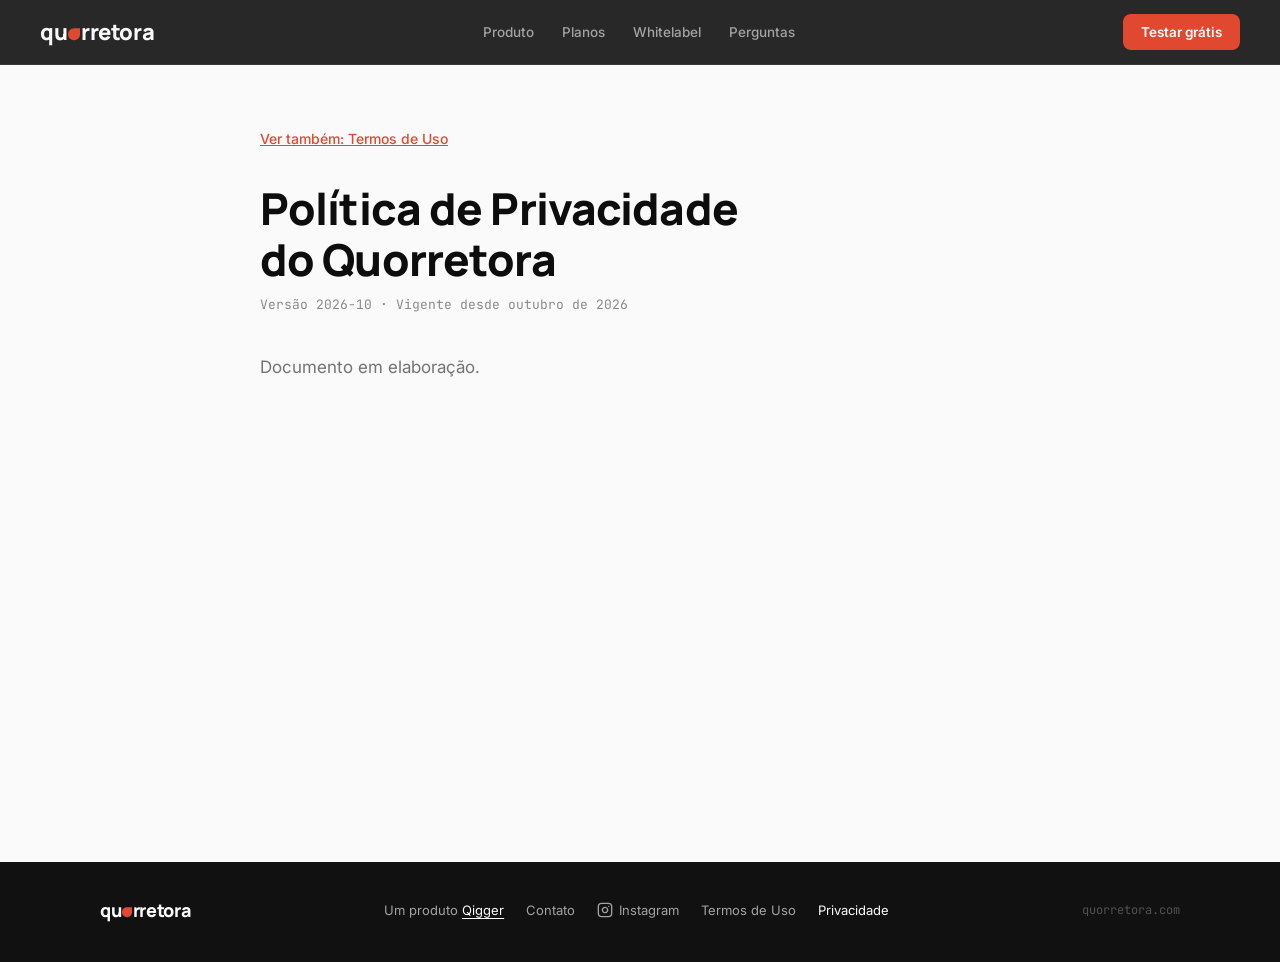
==== politica-de-privacidade.html @ ed211704 "Adicionar páginas de Termos de Uso e Política de Privacidade Estrutura das páginas linkadas pelo rod" ====
<!DOCTYPE html>
<html lang="pt-BR">
<head>
<meta charset="utf-8">
<meta name="viewport" content="width=device-width, initial-scale=1">
<title>Política de Privacidade · Quorretora</title>
<!-- Sem índice enquanto o documento estiver em elaboração. Remover ao publicar o texto final. -->
<meta name="robots" content="noindex">
<meta name="theme-color" content="#161616">
<link rel="canonical" href="https://quorretora.com/politica-de-privacidade.html">
<link rel="icon" type="image/svg+xml" href="favicon.svg">
<link rel="icon" type="image/png" sizes="48x48" href="assets/icons/favicon-48.png">
<link rel="apple-touch-icon" href="apple-touch-icon.png">
<link rel="preconnect" href="https://fonts.googleapis.com">
<link rel="preconnect" href="https://fonts.gstatic.com" crossorigin>
<link href="https://fonts.googleapis.com/css2?family=Manrope:wght@600;700;800&family=Inter:wght@400;500;600&family=JetBrains+Mono:wght@400;500&display=swap" rel="stylesheet">
<link rel="stylesheet" href="assets/css/site.css">
<link rel="stylesheet" href="assets/css/legal.css">
</head>
<body>
<header style="position:fixed;top:0;left:0;right:0;z-index:60;background:rgba(22,22,22,.92);backdrop-filter:blur(10px);border-bottom:1px solid rgba(255,255,255,.07)">
  <div style="max-width:1200px;margin:0 auto;padding:0 20px;height:64px;display:flex;align-items:center;justify-content:space-between;gap:16px">
    <a href="./" class="hv-light" style="display:flex;align-items:baseline;font-family:Manrope,sans-serif;font-weight:800;font-size:22px;letter-spacing:-0.02em">qu<span style="display:inline-block;width:.56em;height:.56em;background:#E0492F;border-radius:48% 0 48% 48%;margin:0 .04em;transform:translateY(.01em)"><span class="visually-hidden">o</span></span>rretora</a>
    <nav id="site-nav" style="display:flex;gap:28px;font-size:13.5px;font-weight:500">
      <a href="./#produto" class="hv-muted">Produto</a>
      <a href="./#precos" class="hv-muted">Planos</a>
      <a href="./#sua-marca" class="hv-muted">Whitelabel</a>
      <a href="./#faq" class="hv-muted">Perguntas</a>
    </nav>
    <a href="./#teste" class="btn-cta" style="font-size:13.5px;font-weight:600;padding:10px 18px;border-radius:8px;white-space:nowrap">Testar grátis</a>
  </div>
</header>
<main class="legal-main">
  <div class="legal-wrap">
    <a href="termos-de-uso.html" class="legal-crosslink">Ver também: Termos de Uso</a>
    <h1 class="legal-title">Política de Privacidade do Quorretora</h1>
    <p class="legal-version">Versão 2026-10 · Vigente desde outubro de 2026</p>
    <!-- Texto final: substituir o parágrafo abaixo por <div id="legal-body"> com h2 por seção (numeração automática). -->
    <p class="legal-empty">Documento em elaboração.</p>
  </div>
</main>
<footer style="background:#111111;color:#A3A3A3;padding:36px 24px 40px">
  <div style="max-width:1080px;margin:0 auto;display:flex;flex-wrap:wrap;align-items:center;justify-content:space-between;gap:18px">
    <div style="display:flex;align-items:baseline;font-family:Manrope,sans-serif;font-weight:800;font-size:18px;letter-spacing:-0.02em;color:#FAFAFA">qu<span style="display:inline-block;width:.56em;height:.56em;background:#E0492F;border-radius:48% 0 48% 48%;margin:0 .04em;transform:translateY(.01em)"><span class="visually-hidden">o</span></span>rretora</div>
    <div style="display:flex;flex-wrap:wrap;gap:22px;font-size:13px">
      <span>Um produto <a href="https://qigger.com" target="_blank" rel="noopener" class="link-brand">Qigger</a></span>
      <a href="https://wa.me/5511984414559?text=Ol%C3%A1!%20Quero%20saber%20mais%20sobre%20o%20Quorretora." target="_blank" rel="noopener" class="hv-muted">Contato</a>
      <a href="https://instagram.com/quorretora" target="_blank" rel="noopener" class="hv-muted" style="display:flex;align-items:center;gap:6px"><svg width="16" height="16" viewBox="0 0 24 24" fill="none" stroke="currentColor" stroke-width="2" stroke-linecap="round" stroke-linejoin="round" aria-hidden="true"><rect width="20" height="20" x="2" y="2" rx="5" ry="5"></rect><path d="M16 11.37A4 4 0 1 1 12.63 8 4 4 0 0 1 16 11.37z"></path><line x1="17.5" x2="17.51" y1="6.5" y2="6.5"></line></svg>Instagram</a>
      <a href="termos-de-uso.html" class="hv-muted">Termos de Uso</a>
      <a href="politica-de-privacidade.html" class="hv-light" aria-current="page">Privacidade</a>
    </div>
    <span style="font-family:'JetBrains Mono',monospace;font-size:12px;color:#525252">quorretora.com</span>
  </div>
</footer>
</body>
</html>
---- assets/css/site.css ----
/* Landing Quorretora (design "Site Quorretora v4"). Estilos de layout ficam inline no HTML, como no design;
   aqui ficam base, estados de hover/foco, estados animados controlados pelo JS e os breakpoints. */

/* ===== Base ===== */
html{scroll-behavior:smooth}
body{margin:0;background:#FAFAFA;color:#0D0D0D;font-family:Inter,system-ui,sans-serif;-webkit-font-smoothing:antialiased}
a{color:#0D0D0D;text-decoration:none}
a:hover{color:#E0492F}
details summary::-webkit-details-marker{display:none}
input,select,button{font-family:Inter,system-ui,sans-serif}
[hidden]{display:none!important}
.visually-hidden{position:absolute!important;width:1px;height:1px;padding:0;margin:-1px;overflow:hidden;clip:rect(0,0,0,0);white-space:nowrap;border:0}

@keyframes cellmorph{0%{border-radius:62% 0 30% 55%;transform:scale(.9)}22%{border-radius:34% 0 62% 38%}48%{border-radius:56% 0 38% 60%}74%{border-radius:40% 0 54% 42%}100%{border-radius:48% 0 48% 48%;transform:scale(1)}}
@keyframes spin{to{transform:rotate(360deg)}}
@keyframes ctaPulse{0%,100%{opacity:.10}50%{opacity:.16}}
@keyframes modMarquee{from{transform:translateX(0)}to{transform:translateX(-50%)}}

/* ===== Hover / foco (equivalentes aos style-hover do design) ===== */
.hv-light{color:#FAFAFA}
.hv-light:hover{color:#FAFAFA}
.hv-muted{color:#A3A3A3}
.hv-muted:hover{color:#FAFAFA}
.hv-gray{color:#8A8A8A}
.hv-gray:hover{color:#FAFAFA}
.hv-grow:hover,.hero-play:hover .hv-grow{transform:scale(1.06)}
.link-brand{color:#FAFAFA;text-decoration:underline;text-underline-offset:3px}
.link-brand:hover{color:#E0492F}
.link-solve{color:#8A8A8A}
.link-solve:hover{color:#111111}
.btn-cta-sm{background:#E0492F}
.btn-cta-sm:hover{background:#c93d26;transform:translateY(-1px)}
.btn-cta-sm:active{transform:translateY(0)}
.btn-cta-lg{background:#E0492F}
.btn-cta-lg:hover{background:#c93d26;transform:translateY(-2px)}
.btn-cta-lg:active{transform:translateY(0)}
.btn-cta{background:#E0492F;color:#fff}
.btn-cta:hover{background:#c93d26;color:#fff}
.btn-ghost{border:1px solid rgba(255,255,255,.4);background:transparent}
.btn-ghost:hover{border-color:#FAFAFA;background:rgba(255,255,255,.05)}
.card-lift{border:1px solid #E5E5E5}
.card-lift:hover{transform:translateY(-2px);border-color:#CFCFCF}
.field-dark{border:1px solid rgba(255,255,255,.18)}
.field-dark:focus{border-color:rgba(255,255,255,.5)}
.marquee-track{animation:modMarquee 40s linear infinite}
.marquee-track:hover{animation-play-state:paused}

/* ===== Hero ===== */
.hero-eyebrow{font-family:'JetBrains Mono',monospace;font-size:12.5px;line-height:1.6;letter-spacing:.06em;text-transform:uppercase;color:#A3A3A3;margin:0 0 22px;text-wrap:balance}
/* O medidor da frase mais longa é desenhado por CSS: fora do texto do HTML, o H1 lido por robôs não duplica a frase. */
#kin-sizer::before{content:attr(data-text)}
.kin-word{display:inline-block;color:#E0492F;transition:opacity .32s ease,transform .32s ease}
.kin-word.is-out{opacity:0;transform:translateY(12px)}
.hero-video{position:absolute;inset:0;width:100%;height:100%;object-fit:cover;display:block;background:transparent;opacity:0;transition:opacity .35s ease;z-index:1;cursor:pointer}
.hero-video.is-on{opacity:1}
.hero-play{position:absolute;left:0;right:0;top:0;height:300px;z-index:3;border:none;background:transparent;cursor:pointer;display:flex;align-items:center;justify-content:center;padding:0}

/* ===== A dor ===== */
.dor-num{font-family:'JetBrains Mono',monospace;font-size:12px;margin-bottom:16px;color:#A3A3A3;transition:color .4s ease}
.dor-num.is-hi{color:#E0492F}

/* ===== Módulos: tooltip no desktop, card expansível no celular ===== */
.mod-item{position:relative;min-width:0;min-height:96px;box-sizing:border-box;background:#161616;border:1px solid rgba(255,255,255,.08);border-radius:12px;transition:border-color .15s ease}
.mod-item:hover{border-color:rgba(255,255,255,.2)}
.mod-head{display:flex;align-items:center;gap:14px;min-height:94px;box-sizing:border-box;padding:0 18px}
.mod-title{flex:1;min-width:0;font-family:Manrope,sans-serif;font-weight:700;font-size:16px;line-height:1.3;color:#FAFAFA;margin:0}
.mod-desc{position:absolute;left:0;right:0;top:calc(100% + 8px);z-index:5;margin:0;background:#222222;border:1px solid rgba(255,255,255,.14);border-radius:10px;padding:12px 14px;font-size:13.5px;line-height:1.5;color:#D4D4D4;box-shadow:0 16px 40px rgba(0,0,0,.45);pointer-events:none;opacity:0;transform:translateY(-4px);transition:opacity .15s ease,transform .15s ease}
.mod-item:nth-child(n+7) .mod-desc{top:auto;bottom:calc(100% + 8px);transform:translateY(4px)}
.mod-item:hover .mod-desc{opacity:1;transform:translateY(0)}
.mod-dot{width:6px;height:6px;border-radius:999px;background:rgba(255,255,255,.22);transition:width .2s ease,background .2s ease}
.mod-dot.is-active{width:18px;background:#E0492F}

/* ===== Planos ===== */
.plan-card{background:#fff;border:1px solid #F0F0F0;border-radius:18px;padding:34px;display:flex;flex-direction:column;box-shadow:0 8px 30px rgba(0,0,0,.06);transition:box-shadow .8s ease,transform .15s ease,border-color .15s ease}
.plan-card:hover{transform:translateY(-2px);border-color:#DADADA}
.js [data-seen]:not(.is-seen) .plan-card{box-shadow:0 0 0 rgba(0,0,0,0)}

/* ===== Confiança e CTA final ===== */
.trust-ico{stroke-dasharray:120;stroke-dashoffset:0;transition:stroke-dashoffset .6s ease}
.js [data-seen]:not(.is-seen) .trust-ico{stroke-dashoffset:120}
.cta-glow{position:absolute;inset:0;pointer-events:none;background:radial-gradient(ellipse 70% 60% at 50% 100%, rgba(224,73,47,1), transparent 72%);opacity:.13;animation:ctaPulse 6s ease-in-out infinite;animation-play-state:paused}
.cta-glow.is-running{animation-play-state:running}

/* ===== Breakpoints do design ===== */
@media(max-width:1100px){#doc-stage{flex-direction:column!important;gap:20px!important}#doc-screen{margin-right:0!important;width:100%;box-sizing:border-box}}
@media(max-width:1020px){#dash-kpis{grid-template-columns:repeat(3,minmax(0,1fr))!important}}
@media(max-width:900px){#pv-doc-card{position:relative!important;right:auto!important;bottom:auto!important;margin:16px 0 0 auto;width:min(270px,100%)!important}}
/* minmax(0,1fr) e não 1fr: com 1fr, textos nowrap dos mocks alargam a página no celular. */
@media(max-width:880px){[data-zz]{grid-template-columns:minmax(0,1fr)!important;gap:32px!important}[data-zz]>*{order:0!important}#pv-fila{display:none!important}}
@media(max-width:860px){#marca-grid{grid-template-columns:1fr!important;gap:40px!important}}
@media(max-width:840px){#site-nav{display:none!important}#menu-btn{display:flex!important}}
@media(max-width:767px){
  #mod-grid{display:flex!important;align-items:flex-start;overflow-x:auto;scroll-snap-type:x mandatory;gap:12px!important;margin:0 -24px;padding:0 24px 4px;scroll-padding:0 24px;scrollbar-width:none;-webkit-overflow-scrolling:touch}
  #mod-grid::-webkit-scrollbar{display:none}
  #mod-grid>*{flex:0 0 78vw;scroll-snap-align:start}
  #mod-dots{display:flex!important}
  .mod-item{cursor:pointer}
  .mod-item .mod-desc,.mod-item:nth-child(n+7) .mod-desc{position:static;display:none;opacity:1;transform:none;background:none;border:0;box-shadow:none;border-radius:0;padding:0 18px 18px;font-size:14px;line-height:1.55;color:#A3A3A3;pointer-events:auto}
  .mod-item.is-open .mod-desc{display:block}
}
@media(max-width:720px){#dor-grid{grid-template-columns:1fr!important}}
@media(max-width:640px){
  #top{padding-top:76px!important}
  #hero-panel{margin:0 12px!important;padding:64px 16px 0!important;border-radius:22px!important}
  #hero-win-clip{height:200px!important;margin-top:56px!important}
  .hero-play{height:200px}
  #hero-ctas{flex-direction:column!important;width:100%}
  #hero-ctas>*{width:100%}
  #doc-phone{width:240px!important}
  #pv-grid{grid-template-columns:repeat(2,minmax(0,1fr))!important}
  #dash-kpis{grid-template-columns:repeat(2,minmax(0,1fr))!important}
  #dash-mock{padding:16px!important}
  #sua-marca{margin:0 12px!important;padding:80px 16px!important;border-radius:22px!important}
  #marca-app{width:auto!important;transform:none!important}
  #marca-fit{height:auto!important}
  #marca-app [data-mchart]{display:none!important}
  #marca-app [data-mkpis]{grid-template-columns:repeat(2,minmax(0,1fr))!important;margin-bottom:0!important}
  #marca-app [data-mside]{width:40px!important}
}
@container qfila (max-width:820px){[data-mh]{display:none!important}[data-hrow]{grid-template-columns:minmax(0,1.5fr) minmax(0,1fr) 208px!important}}
@container qfila (max-width:640px){#hero-tree{display:none!important}#hero-mock{grid-template-columns:1fr!important}}
@media(prefers-reduced-motion:reduce){html{scroll-behavior:auto}*,*::before,*::after{animation:none!important;transition:none!important}}
---- assets/css/legal.css ----
/* Páginas de Termos de Uso e Política de Privacidade (usa a base de site.css). */
.legal-main{background:#FAFAFA;padding:128px 20px 104px;min-height:70vh}
.legal-wrap{max-width:760px;margin:0 auto}
.legal-crosslink{display:inline-flex;font-size:14px;font-weight:500;color:#E0492F;text-decoration:underline;margin-bottom:36px}
.legal-crosslink:hover{color:#c93d26}
.legal-title{font-family:Manrope,sans-serif;font-weight:800;font-size:clamp(32px,5vw,44px);line-height:1.15;letter-spacing:-0.02em;margin:0 0 12px;text-wrap:balance}
.legal-version{font-family:'JetBrains Mono',monospace;font-size:13px;color:#8A8A8A;margin:0 0 40px}
.legal-empty{font-size:17px;line-height:1.7;color:#737373;margin:0}

#legal-body{font-size:17px;line-height:1.7;color:#262626;overflow-wrap:break-word;counter-reset:sec}
#legal-body h2{counter-increment:sec;font-family:Manrope,sans-serif;font-weight:700;font-size:24px;line-height:1.3;color:#0D0D0D;margin:48px 0 12px}
#legal-body h2::before{content:counter(sec) ". ";color:#E0492F}
#legal-body h3{font-family:Manrope,sans-serif;font-weight:700;font-size:19px;line-height:1.35;margin:32px 0 10px}
#legal-body p{margin:0 0 18px}
#legal-body ul,#legal-body ol{margin:0 0 18px;padding-left:22px}
#legal-body li{margin-bottom:6px}
#legal-body a{color:#E0492F;text-decoration:underline}
#legal-body a:hover{color:#c93d26}
#legal-body strong{color:#0D0D0D}
#legal-body table{display:block;overflow-x:auto;border-collapse:collapse;font-size:15px;margin:0 0 18px}
#legal-body th,#legal-body td{border:1px solid #E5E5E5;padding:8px 12px;text-align:left;vertical-align:top}

@media(max-width:760px){#site-nav{display:none!important}}
@media(max-width:600px){#legal-body{font-size:16px}#legal-body h2{font-size:21px;margin-top:40px}}
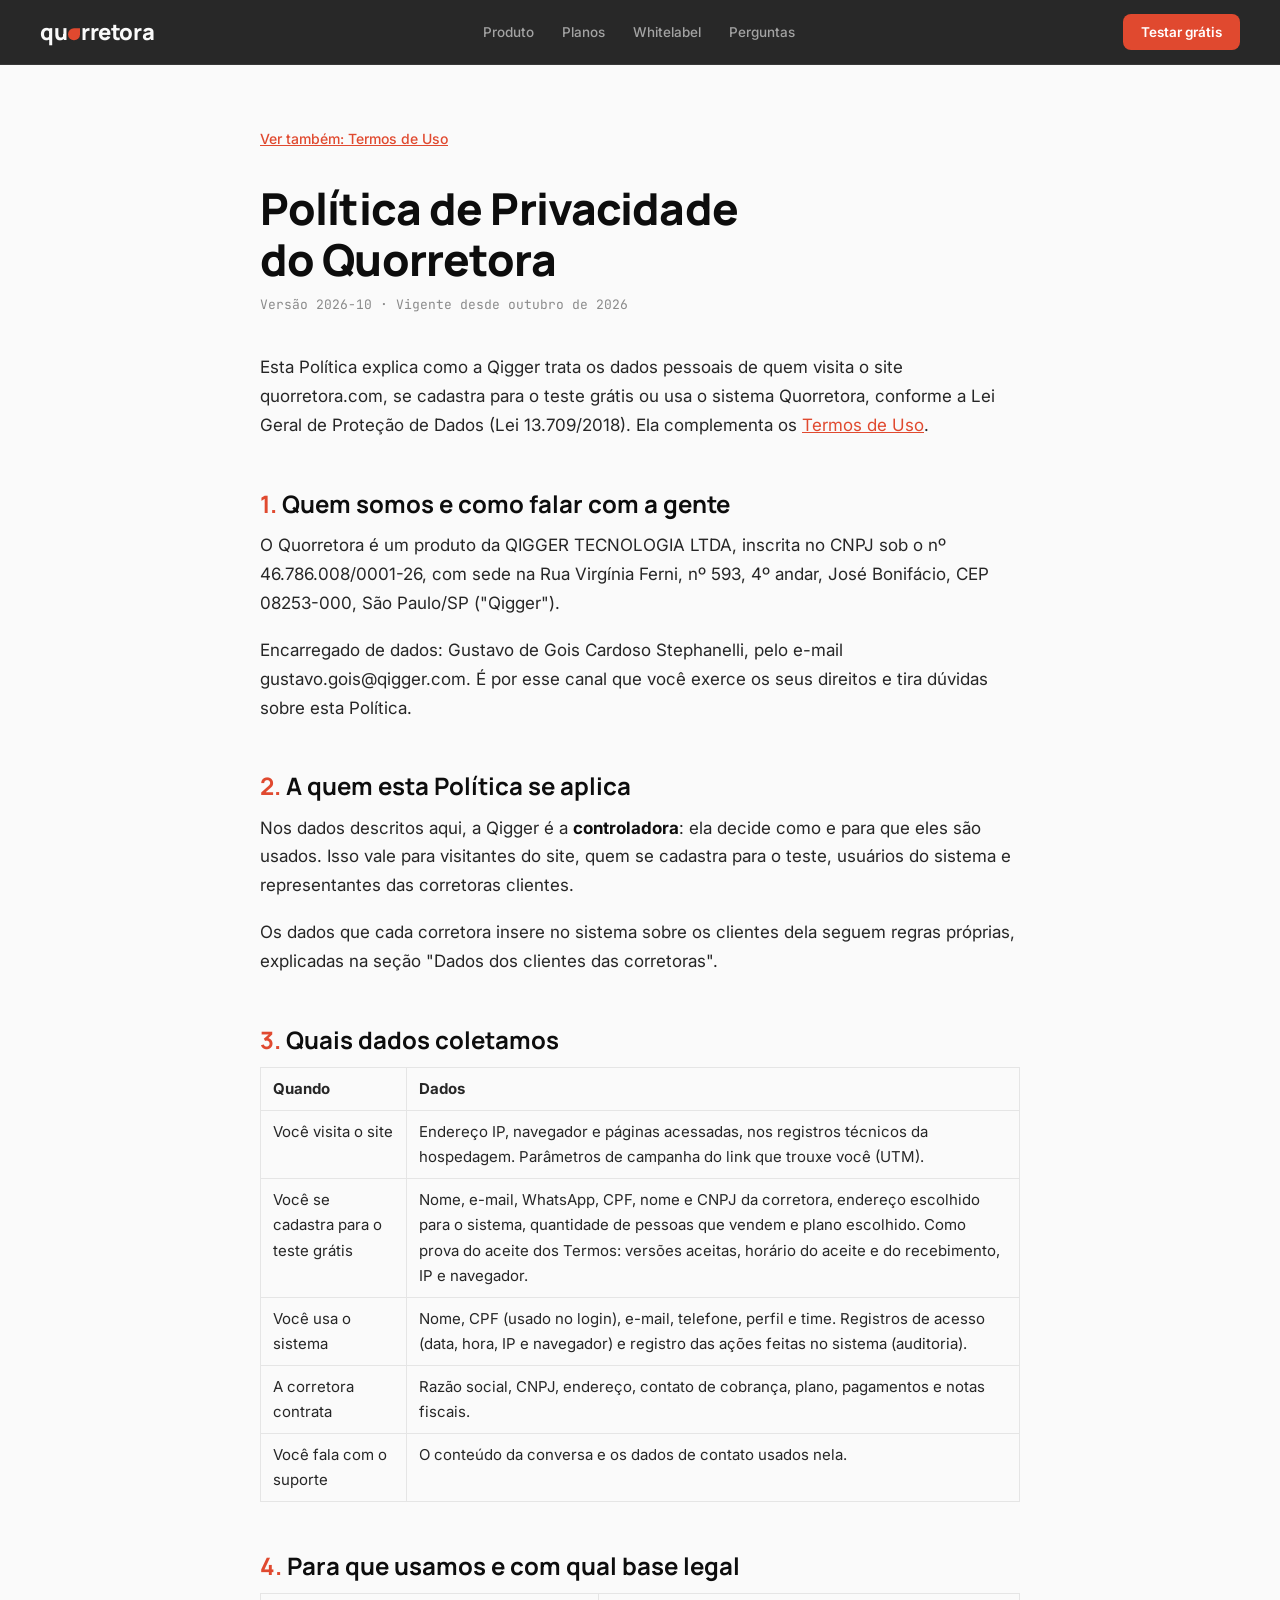
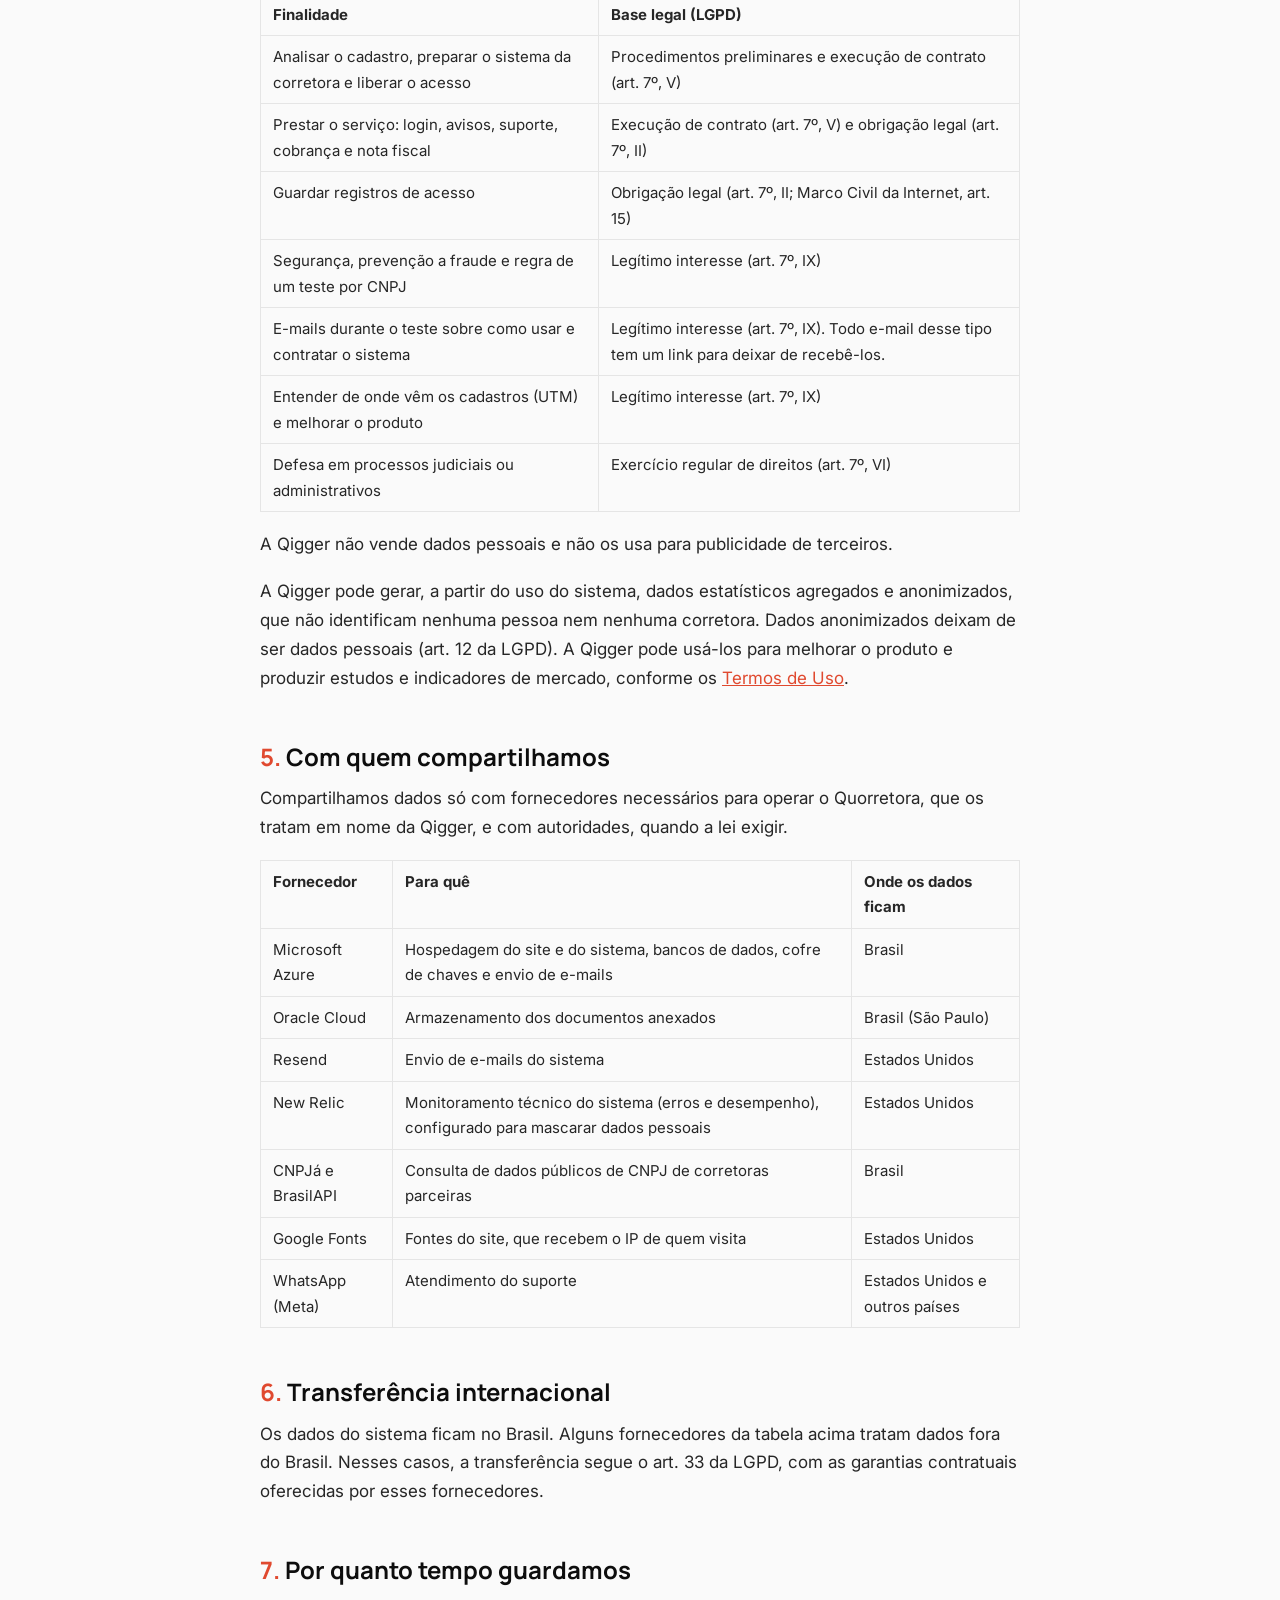
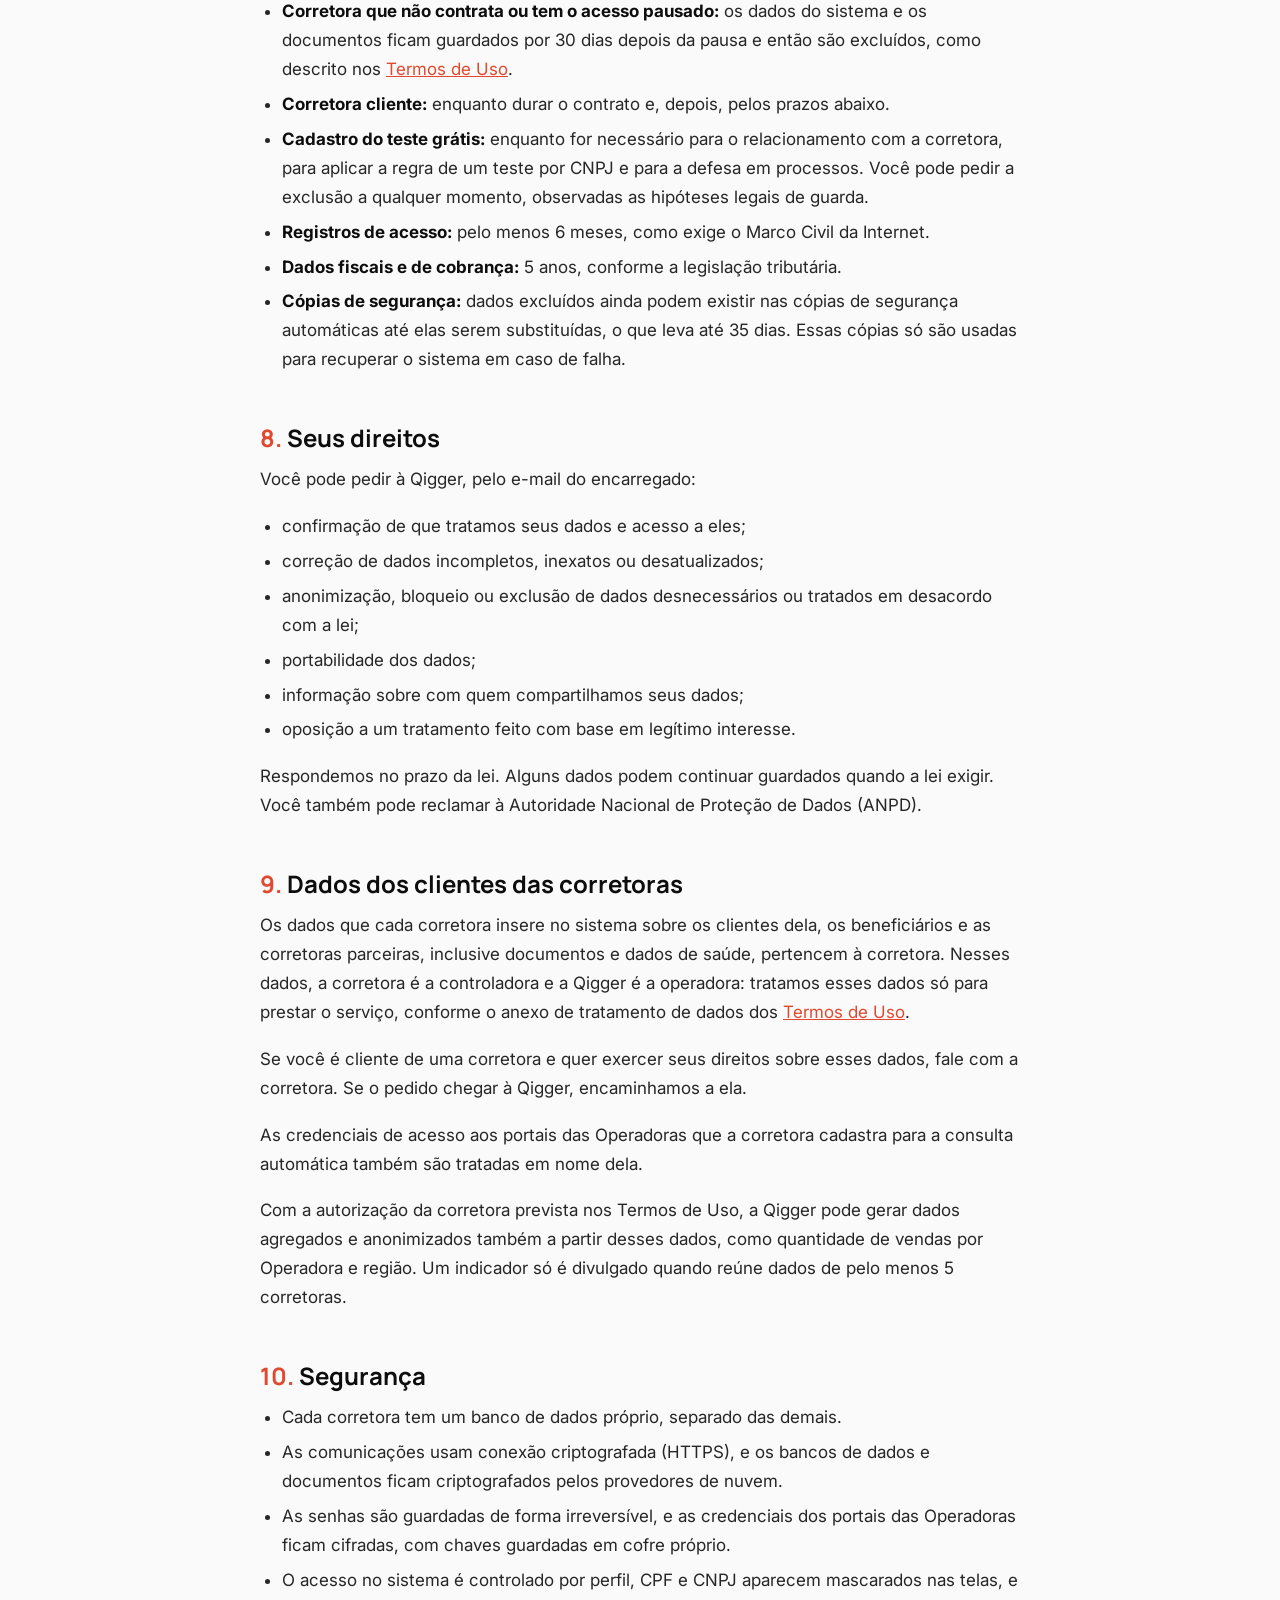
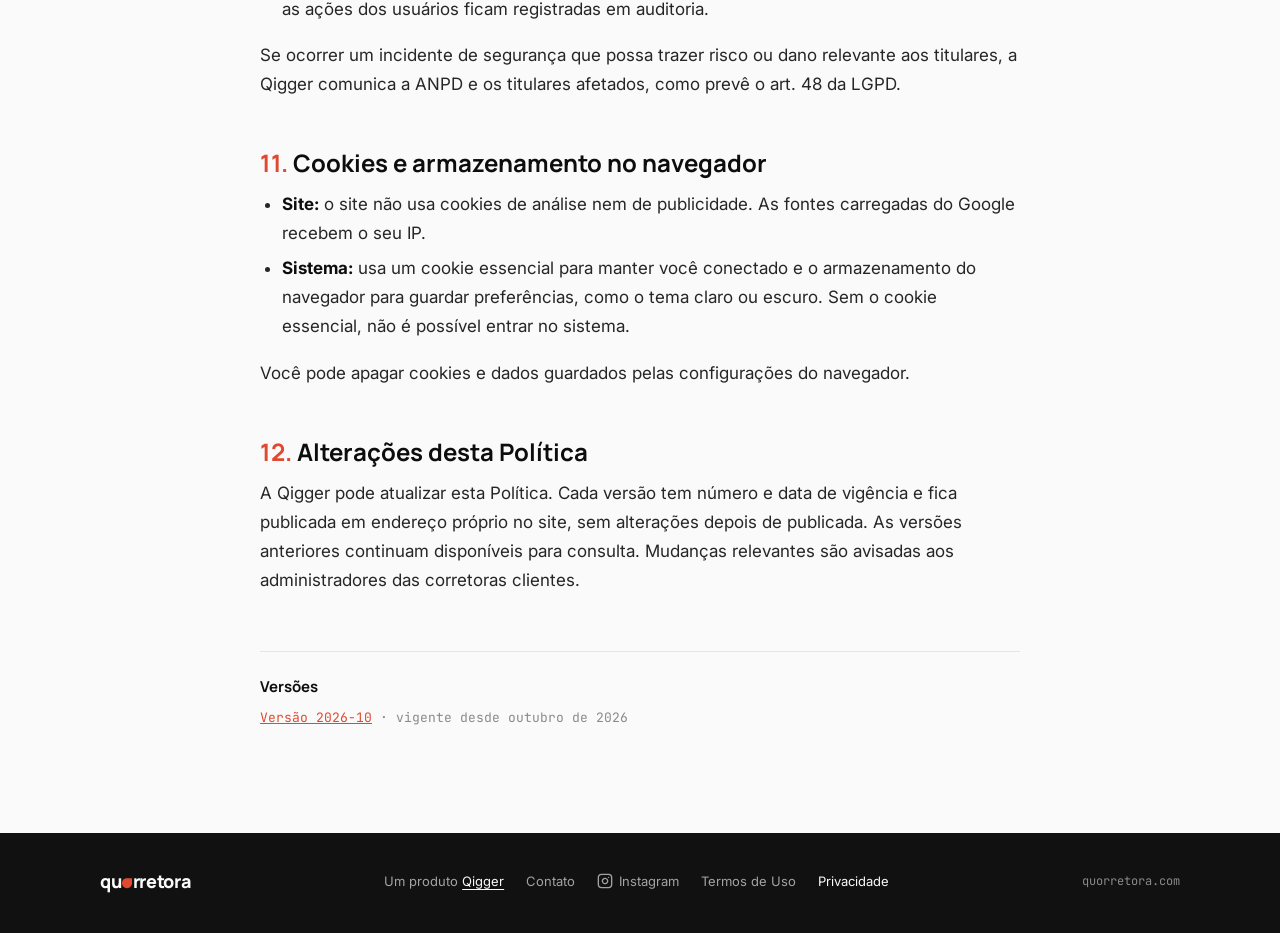
==== commit e23aa0ea: "Merge pull request #1 from Qigger/add-trial-and-plans Add trial and plans" ====
--- a/politica-de-privacidade.html
+++ b/politica-de-privacidade.html
@@ -4,8 +4,7 @@
 <meta charset="utf-8">
 <meta name="viewport" content="width=device-width, initial-scale=1">
 <title>Política de Privacidade · Quorretora</title>
-<!-- Sem índice enquanto o documento estiver em elaboração. Remover ao publicar o texto final. -->
-<meta name="robots" content="noindex">
+<meta name="description" content="Política de Privacidade do Quorretora: dados coletados, finalidades e bases legais, fornecedores, prazos de guarda, direitos do titular e encarregado de dados.">
 <meta name="theme-color" content="#161616">
 <link rel="canonical" href="https://quorretora.com/politica-de-privacidade.html">
 <link rel="icon" type="image/svg+xml" href="favicon.svg">
@@ -35,8 +34,146 @@
     <a href="termos-de-uso.html" class="legal-crosslink">Ver também: Termos de Uso</a>
     <h1 class="legal-title">Política de Privacidade do Quorretora</h1>
     <p class="legal-version">Versão 2026-10 · Vigente desde outubro de 2026</p>
-    <!-- Texto final: substituir o parágrafo abaixo por <div id="legal-body"> com h2 por seção (numeração automática). -->
-    <p class="legal-empty">Documento em elaboração.</p>
+    <div id="legal-body">
+      <p>Esta Política explica como a Qigger trata os dados pessoais de quem visita o site quorretora.com, se cadastra para o teste grátis ou usa o sistema Quorretora, conforme a Lei Geral de Proteção de Dados (Lei 13.709/2018). Ela complementa os <a href="termos-de-uso.html">Termos de Uso</a>.</p>
+
+      <h2>Quem somos e como falar com a gente</h2>
+
+      <p>O Quorretora é um produto da QIGGER TECNOLOGIA LTDA, inscrita no CNPJ sob o nº 46.786.008/0001-26, com sede na Rua Virgínia Ferni, nº 593, 4º andar, José Bonifácio, CEP 08253-000, São Paulo/SP ("Qigger").</p>
+
+      <p>Encarregado de dados: Gustavo de Gois Cardoso Stephanelli, pelo e-mail gustavo.gois@qigger.com. É por esse canal que você exerce os seus direitos e tira dúvidas sobre esta Política.</p>
+
+      <h2>A quem esta Política se aplica</h2>
+
+      <p>Nos dados descritos aqui, a Qigger é a <strong>controladora</strong>: ela decide como e para que eles são usados. Isso vale para visitantes do site, quem se cadastra para o teste, usuários do sistema e representantes das corretoras clientes.</p>
+
+      <p>Os dados que cada corretora insere no sistema sobre os clientes dela seguem regras próprias, explicadas na seção "Dados dos clientes das corretoras".</p>
+
+      <h2>Quais dados coletamos</h2>
+
+      <table>
+        <thead>
+          <tr><th>Quando</th><th>Dados</th></tr>
+        </thead>
+        <tbody>
+          <tr><td>Você visita o site</td><td>Endereço IP, navegador e páginas acessadas, nos registros técnicos da hospedagem. Parâmetros de campanha do link que trouxe você (UTM).</td></tr>
+          <tr><td>Você se cadastra para o teste grátis</td><td>Nome, e-mail, WhatsApp, CPF, nome e CNPJ da corretora, endereço escolhido para o sistema, quantidade de pessoas que vendem e plano escolhido. Como prova do aceite dos Termos: versões aceitas, horário do aceite e do recebimento, IP e navegador.</td></tr>
+          <tr><td>Você usa o sistema</td><td>Nome, CPF (usado no login), e-mail, telefone, perfil e time. Registros de acesso (data, hora, IP e navegador) e registro das ações feitas no sistema (auditoria).</td></tr>
+          <tr><td>A corretora contrata</td><td>Razão social, CNPJ, endereço, contato de cobrança, plano, pagamentos e notas fiscais.</td></tr>
+          <tr><td>Você fala com o suporte</td><td>O conteúdo da conversa e os dados de contato usados nela.</td></tr>
+        </tbody>
+      </table>
+
+      <h2>Para que usamos e com qual base legal</h2>
+
+      <table>
+        <thead>
+          <tr><th>Finalidade</th><th>Base legal (LGPD)</th></tr>
+        </thead>
+        <tbody>
+          <tr><td>Analisar o cadastro, preparar o sistema da corretora e liberar o acesso</td><td>Procedimentos preliminares e execução de contrato (art. 7º, V)</td></tr>
+          <tr><td>Prestar o serviço: login, avisos, suporte, cobrança e nota fiscal</td><td>Execução de contrato (art. 7º, V) e obrigação legal (art. 7º, II)</td></tr>
+          <tr><td>Guardar registros de acesso</td><td>Obrigação legal (art. 7º, II; Marco Civil da Internet, art. 15)</td></tr>
+          <tr><td>Segurança, prevenção a fraude e regra de um teste por CNPJ</td><td>Legítimo interesse (art. 7º, IX)</td></tr>
+          <tr><td>E-mails durante o teste sobre como usar e contratar o sistema</td><td>Legítimo interesse (art. 7º, IX). Todo e-mail desse tipo tem um link para deixar de recebê-los.</td></tr>
+          <tr><td>Entender de onde vêm os cadastros (UTM) e melhorar o produto</td><td>Legítimo interesse (art. 7º, IX)</td></tr>
+          <tr><td>Defesa em processos judiciais ou administrativos</td><td>Exercício regular de direitos (art. 7º, VI)</td></tr>
+        </tbody>
+      </table>
+
+      <p>A Qigger não vende dados pessoais e não os usa para publicidade de terceiros.</p>
+
+      <p>A Qigger pode gerar, a partir do uso do sistema, dados estatísticos agregados e anonimizados, que não identificam nenhuma pessoa nem nenhuma corretora. Dados anonimizados deixam de ser dados pessoais (art. 12 da LGPD). A Qigger pode usá-los para melhorar o produto e produzir estudos e indicadores de mercado, conforme os <a href="termos-de-uso.html">Termos de Uso</a>.</p>
+
+      <h2>Com quem compartilhamos</h2>
+
+      <p>Compartilhamos dados só com fornecedores necessários para operar o Quorretora, que os tratam em nome da Qigger, e com autoridades, quando a lei exigir.</p>
+
+      <table>
+        <thead>
+          <tr><th>Fornecedor</th><th>Para quê</th><th>Onde os dados ficam</th></tr>
+        </thead>
+        <tbody>
+          <tr><td>Microsoft Azure</td><td>Hospedagem do site e do sistema, bancos de dados, cofre de chaves e envio de e-mails</td><td>Brasil</td></tr>
+          <tr><td>Oracle Cloud</td><td>Armazenamento dos documentos anexados</td><td>Brasil (São Paulo)</td></tr>
+          <tr><td>Resend</td><td>Envio de e-mails do sistema</td><td>Estados Unidos</td></tr>
+          <tr><td>New Relic</td><td>Monitoramento técnico do sistema (erros e desempenho), configurado para mascarar dados pessoais</td><td>Estados Unidos</td></tr>
+          <tr><td>CNPJá e BrasilAPI</td><td>Consulta de dados públicos de CNPJ de corretoras parceiras</td><td>Brasil</td></tr>
+          <tr><td>Google Fonts</td><td>Fontes do site, que recebem o IP de quem visita</td><td>Estados Unidos</td></tr>
+          <tr><td>WhatsApp (Meta)</td><td>Atendimento do suporte</td><td>Estados Unidos e outros países</td></tr>
+        </tbody>
+      </table>
+
+      <h2>Transferência internacional</h2>
+
+      <p>Os dados do sistema ficam no Brasil. Alguns fornecedores da tabela acima tratam dados fora do Brasil. Nesses casos, a transferência segue o art. 33 da LGPD, com as garantias contratuais oferecidas por esses fornecedores.</p>
+
+      <h2>Por quanto tempo guardamos</h2>
+
+      <ul>
+        <li><strong>Corretora que não contrata ou tem o acesso pausado:</strong> os dados do sistema e os documentos ficam guardados por 30 dias depois da pausa e então são excluídos, como descrito nos <a href="termos-de-uso.html">Termos de Uso</a>.</li>
+        <li><strong>Corretora cliente:</strong> enquanto durar o contrato e, depois, pelos prazos abaixo.</li>
+        <li><strong>Cadastro do teste grátis:</strong> enquanto for necessário para o relacionamento com a corretora, para aplicar a regra de um teste por CNPJ e para a defesa em processos. Você pode pedir a exclusão a qualquer momento, observadas as hipóteses legais de guarda.</li>
+        <li><strong>Registros de acesso:</strong> pelo menos 6 meses, como exige o Marco Civil da Internet.</li>
+        <li><strong>Dados fiscais e de cobrança:</strong> 5 anos, conforme a legislação tributária.</li>
+        <li><strong>Cópias de segurança:</strong> dados excluídos ainda podem existir nas cópias de segurança automáticas até elas serem substituídas, o que leva até 35 dias. Essas cópias só são usadas para recuperar o sistema em caso de falha.</li>
+      </ul>
+
+      <h2>Seus direitos</h2>
+
+      <p>Você pode pedir à Qigger, pelo e-mail do encarregado:</p>
+
+      <ul>
+        <li>confirmação de que tratamos seus dados e acesso a eles;</li>
+        <li>correção de dados incompletos, inexatos ou desatualizados;</li>
+        <li>anonimização, bloqueio ou exclusão de dados desnecessários ou tratados em desacordo com a lei;</li>
+        <li>portabilidade dos dados;</li>
+        <li>informação sobre com quem compartilhamos seus dados;</li>
+        <li>oposição a um tratamento feito com base em legítimo interesse.</li>
+      </ul>
+
+      <p>Respondemos no prazo da lei. Alguns dados podem continuar guardados quando a lei exigir. Você também pode reclamar à Autoridade Nacional de Proteção de Dados (ANPD).</p>
+
+      <h2>Dados dos clientes das corretoras</h2>
+
+      <p>Os dados que cada corretora insere no sistema sobre os clientes dela, os beneficiários e as corretoras parceiras, inclusive documentos e dados de saúde, pertencem à corretora. Nesses dados, a corretora é a controladora e a Qigger é a operadora: tratamos esses dados só para prestar o serviço, conforme o anexo de tratamento de dados dos <a href="termos-de-uso.html">Termos de Uso</a>.</p>
+
+      <p>Se você é cliente de uma corretora e quer exercer seus direitos sobre esses dados, fale com a corretora. Se o pedido chegar à Qigger, encaminhamos a ela.</p>
+
+      <p>As credenciais de acesso aos portais das Operadoras que a corretora cadastra para a consulta automática também são tratadas em nome dela.</p>
+
+      <p>Com a autorização da corretora prevista nos Termos de Uso, a Qigger pode gerar dados agregados e anonimizados também a partir desses dados, como quantidade de vendas por Operadora e região. Um indicador só é divulgado quando reúne dados de pelo menos 5 corretoras.</p>
+
+      <h2>Segurança</h2>
+
+      <ul>
+        <li>Cada corretora tem um banco de dados próprio, separado das demais.</li>
+        <li>As comunicações usam conexão criptografada (HTTPS), e os bancos de dados e documentos ficam criptografados pelos provedores de nuvem.</li>
+        <li>As senhas são guardadas de forma irreversível, e as credenciais dos portais das Operadoras ficam cifradas, com chaves guardadas em cofre próprio.</li>
+        <li>O acesso no sistema é controlado por perfil, CPF e CNPJ aparecem mascarados nas telas, e as ações dos usuários ficam registradas em auditoria.</li>
+      </ul>
+
+      <p>Se ocorrer um incidente de segurança que possa trazer risco ou dano relevante aos titulares, a Qigger comunica a ANPD e os titulares afetados, como prevê o art. 48 da LGPD.</p>
+
+      <h2>Cookies e armazenamento no navegador</h2>
+
+      <ul>
+        <li><strong>Site:</strong> o site não usa cookies de análise nem de publicidade. As fontes carregadas do Google recebem o seu IP.</li>
+        <li><strong>Sistema:</strong> usa um cookie essencial para manter você conectado e o armazenamento do navegador para guardar preferências, como o tema claro ou escuro. Sem o cookie essencial, não é possível entrar no sistema.</li>
+      </ul>
+
+      <p>Você pode apagar cookies e dados guardados pelas configurações do navegador.</p>
+
+      <h2>Alterações desta Política</h2>
+
+      <p>A Qigger pode atualizar esta Política. Cada versão tem número e data de vigência e fica publicada em endereço próprio no site, sem alterações depois de publicada. As versões anteriores continuam disponíveis para consulta. Mudanças relevantes são avisadas aos administradores das corretoras clientes.</p>
+    </div>
+    <section class="legal-versions" aria-labelledby="legal-versions-title">
+      <h2 id="legal-versions-title" class="legal-versions-title">Versões</h2>
+      <ul class="legal-versions-list">
+        <li><a href="politica-de-privacidade-2026-10.html">Versão 2026-10</a> · vigente desde outubro de 2026</li>
+      </ul>
+    </section>
   </div>
 </main>
 <footer style="background:#111111;color:#A3A3A3;padding:36px 24px 40px">
@@ -49,7 +186,7 @@
       <a href="termos-de-uso.html" class="hv-muted">Termos de Uso</a>
       <a href="politica-de-privacidade.html" class="hv-light" aria-current="page">Privacidade</a>
     </div>
-    <span style="font-family:'JetBrains Mono',monospace;font-size:12px;color:#525252">quorretora.com</span>
+    <span style="font-family:'JetBrains Mono',monospace;font-size:12px;color:#8A8A8A">quorretora.com</span>
   </div>
 </footer>
 </body>
--- a/assets/css/legal.css
+++ b/assets/css/legal.css
@@ -5,7 +5,12 @@
 .legal-crosslink:hover{color:#c93d26}
 .legal-title{font-family:Manrope,sans-serif;font-weight:800;font-size:clamp(32px,5vw,44px);line-height:1.15;letter-spacing:-0.02em;margin:0 0 12px;text-wrap:balance}
 .legal-version{font-family:'JetBrains Mono',monospace;font-size:13px;color:#8A8A8A;margin:0 0 40px}
-.legal-empty{font-size:17px;line-height:1.7;color:#737373;margin:0}
+/* Versões publicadas, fora do #legal-body para não entrar na numeração das seções. */
+.legal-versions{margin-top:56px;padding-top:24px;border-top:1px solid #E5E5E5}
+.legal-versions-title{font-family:Manrope,sans-serif;font-weight:700;font-size:15px;color:#0D0D0D;margin:0 0 10px}
+.legal-versions-list{list-style:none;margin:0;padding:0;font-family:'JetBrains Mono',monospace;font-size:13px;line-height:1.7;color:#8A8A8A}
+.legal-versions-list a{color:#E0492F;text-decoration:underline}
+.legal-versions-list a:hover{color:#c93d26}
 
 #legal-body{font-size:17px;line-height:1.7;color:#262626;overflow-wrap:break-word;counter-reset:sec}
 #legal-body h2{counter-increment:sec;font-family:Manrope,sans-serif;font-weight:700;font-size:24px;line-height:1.3;color:#0D0D0D;margin:48px 0 12px}
